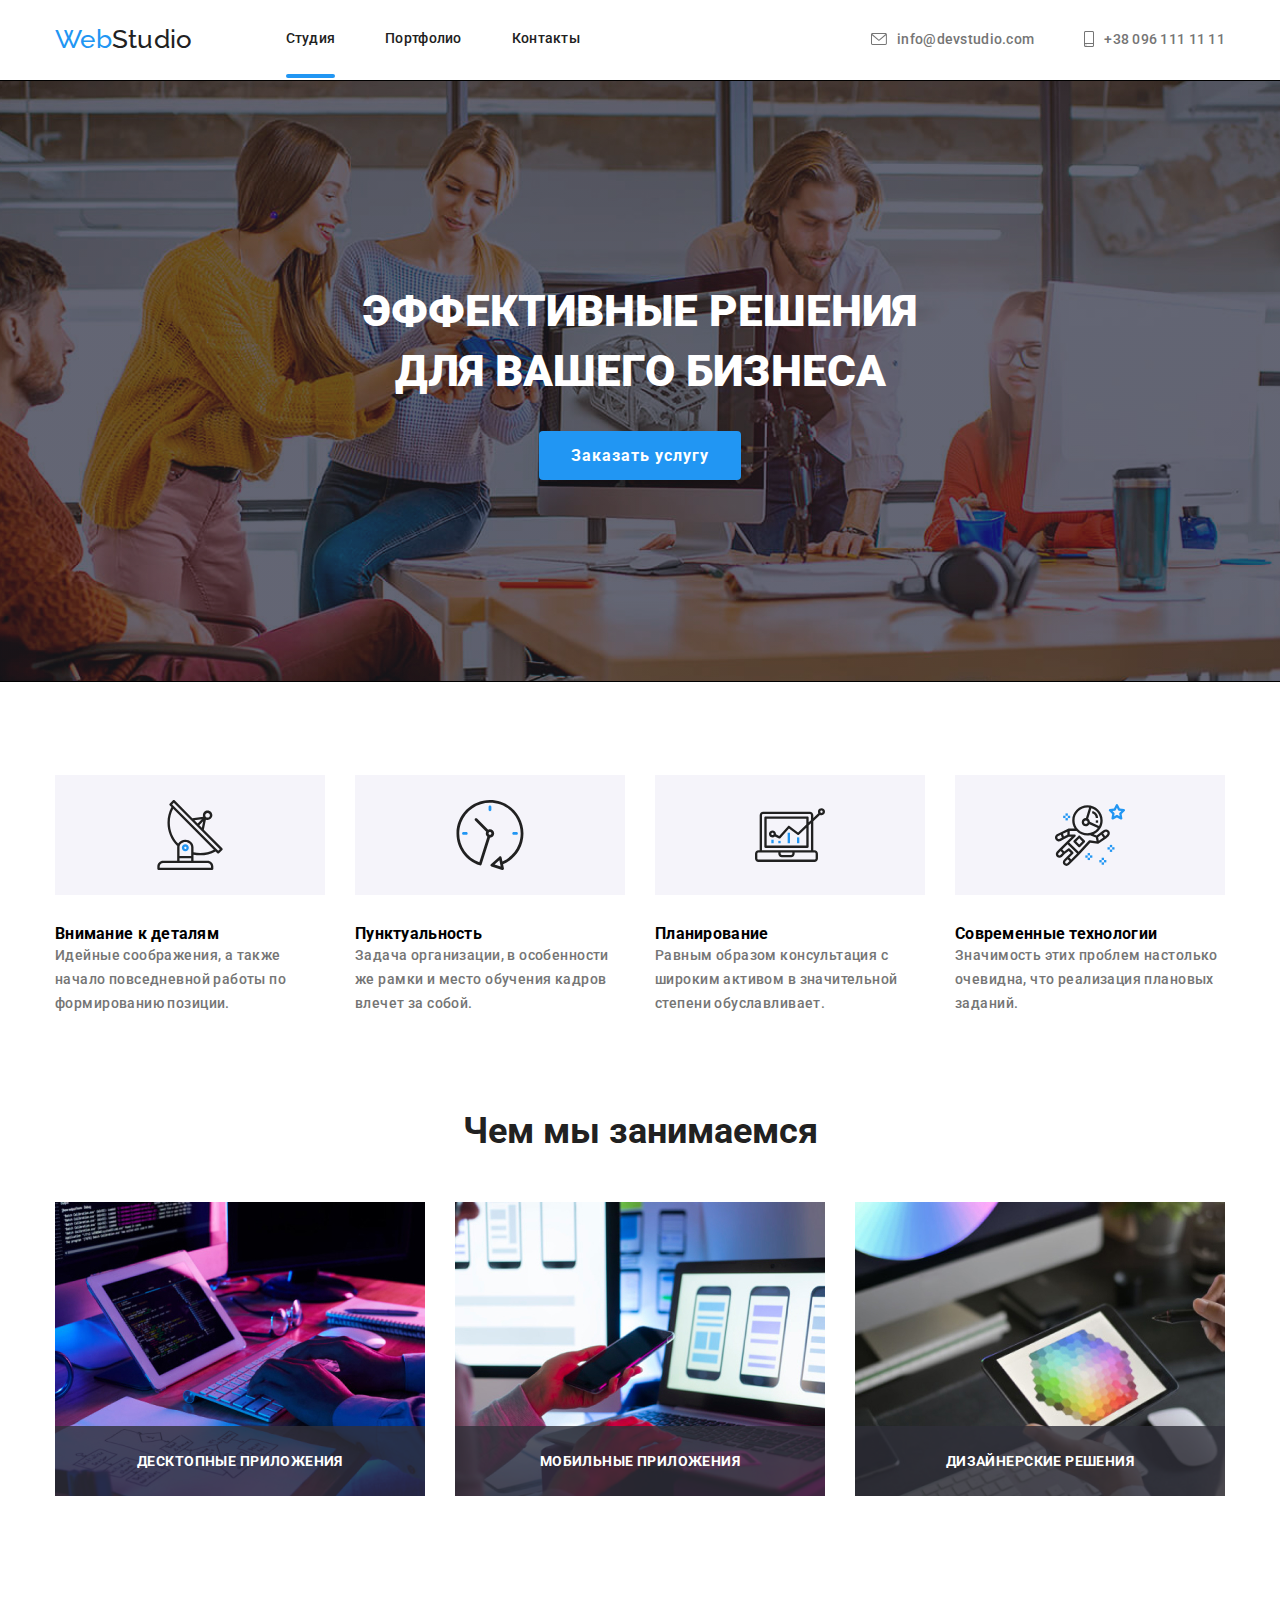
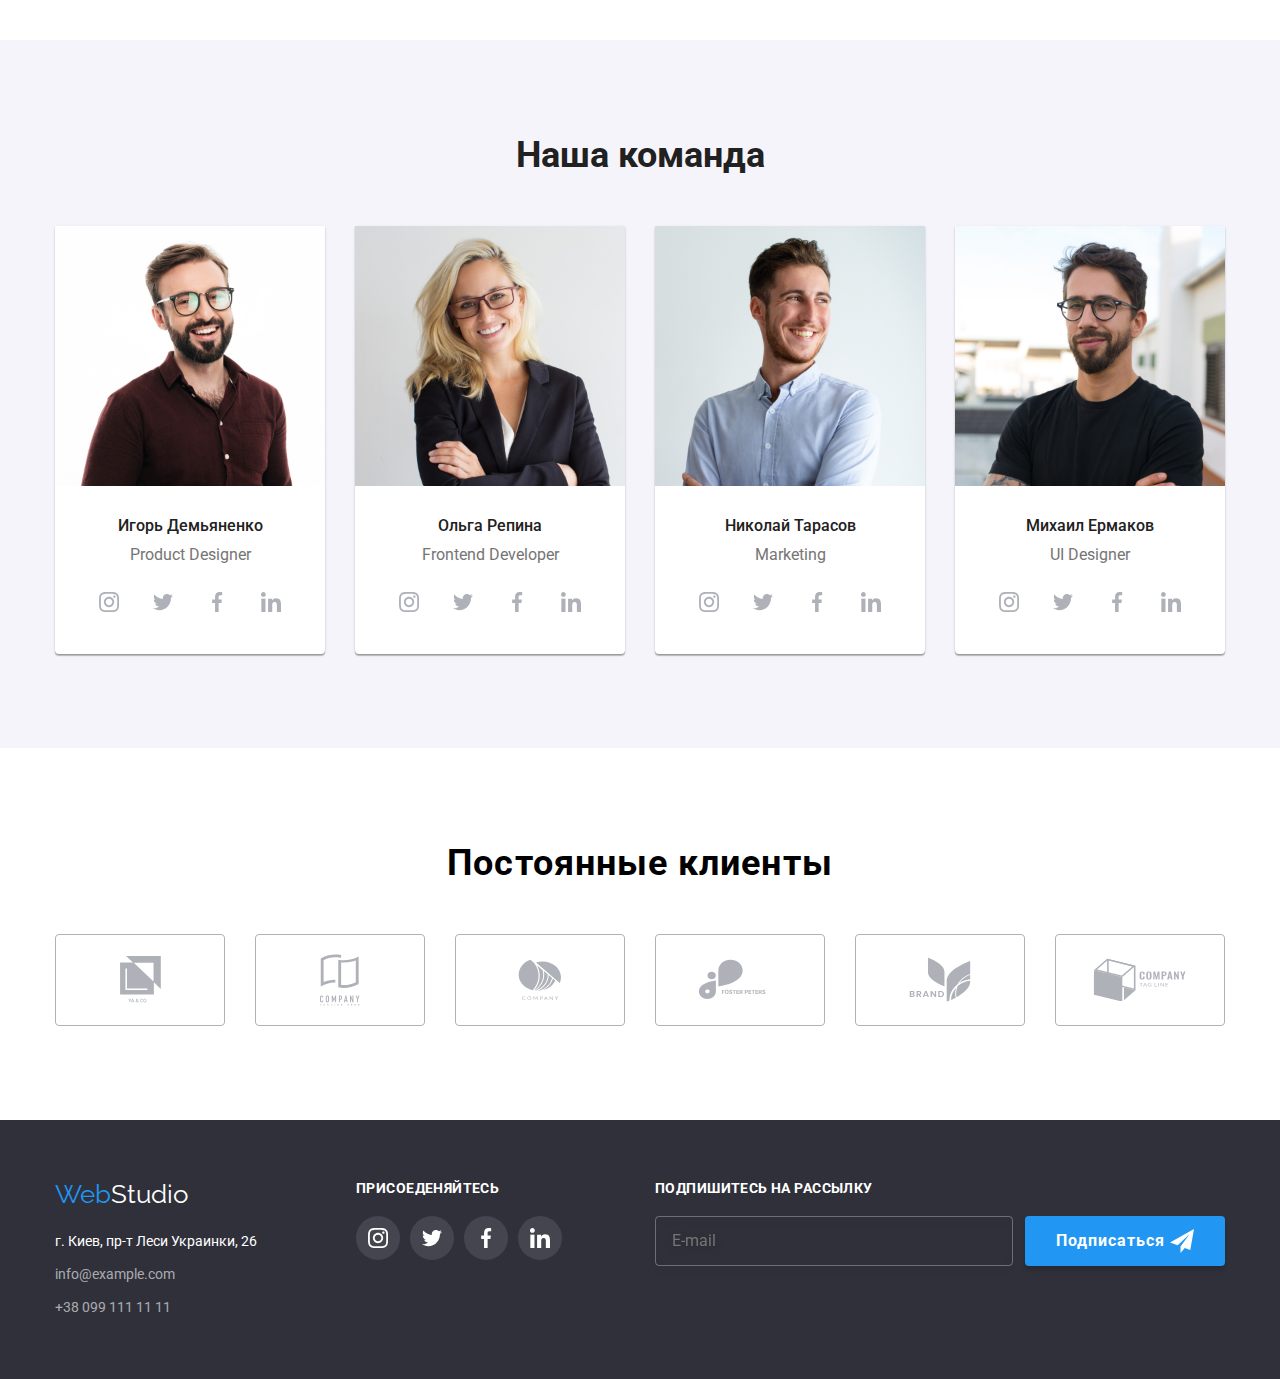
==== index.html @ dbbdf0b3 "adding changes by bem" ====
<!DOCTYPE html>
<html lang="en">
  <head>
    <meta charset="UTF-8" />
    <meta http-equiv="X-UA-Compatible" content="IE=edge" />
    <meta name="viewport" content="width=device-width, initial-scale=1.0" />
    <title>Студия</title>
    <link rel="preconnect" href="https://fonts.gstatic.com" />
    <link href="https://fonts.googleapis.com/css2?family=Raleway:wght@700&family=Roboto:wght@400;500;700;900&display=swap" rel="stylesheet" />
    <link rel="stylesheet" href="https://cdnjs.cloudflare.com/ajax/libs/modern-normalize/1.0.0/modern-normalize.min.css" />
    <link rel="stylesheet" href="./css/style.css" />
  </head>

  <!--Шапка меню-->
  <body class="body">
    <header class="header">
      <div class="container main-nav">
        <nav class="header__list-header">
          <a class="logo-header header__logo-header" href="./index.html"><span class="header__web-header">Web</span>Studio</a>
          <ul class="list-header-menu">
            <li><a class="list-header-menu__active" href="#">Студия</a></li>
            <li><a href="./portfolio.html">Портфолио</a></li>
            <li><a href="#address">Контакты</a></li>
          </ul>
        </nav>

         <ul class="header-contacts">
          <li class="header-contacts__header-mail">
            <svg width="16" height="12">
              <use class="header-contacts__header-icons-mail" href="./image/icon/sprite.svg#icon-envelope"></use>
            </svg>
            <a class="contacts link" href="mailto:info@devstudio.com">info@devstudio.com</a>
          </li>
          <li class="header-contacts__header-tel">
            <svg width="10" height="16">
              <use class="header-contacts__header-icons-tel" href="./image/icon/sprite.svg#icon-smartphone"></use>
            </svg>
            <a class="contacts link" href="tel:+380961111111">+38 096 111 11 11</a>
          </li>
        </ul>
      </div>
    </header>
      <!--Герой-->

      <section class="hero">
        <div class="container hero__title">
          <h1 class="hero__title-hero">Эффективные решения <br />для вашего бизнеса</h1>
          <button class="button" type="button" data-modal-open>Заказать услугу</button>
        </div>

   
      </section>

      <!--4 пункта иконки-->
      <section class="features">
        <div class="container">
          <ul class="features__advantages">
            <li>
              <a class="features__advantages-link">
                <svg width="70" height="70">
                  <use class="features__advantages-icon" href="./image/icon/sprite.svg#icon-antenna"></use>
                </svg>
              </a>
            </li>
            <li>
              <a class="features__advantages-link">
                <svg width="70" height="70">
                  <use class="features__advantages-icon" href="./image/icon/sprite.svg#icon-clock"></use>
                </svg>
              </a>
            </li>
            <li>
              <a class="features__advantages-link">
                <svg width="70" height="70">
                  <use class="features__advantages-icon" href="./image/icon/sprite.svg#icon-diagram"></use>
                </svg>
              </a>
            </li>
            <li>
              <a class="features__advantages-link">
                <svg width="70" height="70">
                  <use class="features__advantages-icon" href="./image/icon/sprite.svg#icon-astronaut"></use>
                </svg>
              </a>
            </li>
          </ul>

          <ul class="features__list">
            <li class="features__list-title">
              <div class="features__list-content">
                <h3 class="features__subtitle">Внимание к деталям</h3>
                <p class="features__description">Идейные соображения, а также начало повседневной работы по формированию позиции.</p>
              </div>
            </li>
            <li class="features__list-title">
              <div class="features__list-content">
                <h3 class="features__subtitle">Пунктуальность</h3>
                <p class="features__description">Задача организации, в особенности же рамки и место обучения кадров влечет за собой.</p>
              </div>
            </li>
            <li class="features__list-title">
              <div class="features__list-content">
                <h3 class="features__subtitle">Планирование</h3>
                <p class="features__description">Равным образом консультация с широким активом в значительной степени обуславливает.</p>
              </div>
            </li>
            <li class="features__list-title">
              <div class="features__list-content">
                <h3 class="features__subtitle">Современные технологии</h3>
                <p class="features__description">Значимость этих проблем настолько очевидна, что реализация плановых заданий.</p>
              </div>
            </li>
          </ul>
         

          <!--Занятие студия-->

          <h2 class="work">Чем мы занимаемся</h2>
          <ul class="features__work-list">
            <li class="features__work-image">
              <img class="features__work-picture" src="image/box1.jpg" alt="картинка планшет и клавиатура" />
              <div class="features__fon-pictures">
                <p class="features__text-on-picture">Десктопные приложения</p>
              </div>
            </li>
            <li class="features__work-image">
              <img class="features__work-picture" src="image/box2.jpg" alt="картинка телефон и ноутбук" />
              <div class="features__fon-pictures">
                <p class="features__text-on-picture">Мобильные приложения</p>
              </div>
            </li>
            <li class="features__work-image">
              <img class="features__work-picture" src="image/box3.jpg" alt="картинка планшет" />
              <div class="features__fon-pictures">
                <p class="features__text-on-picture">Дизайнерские решения</p>
              </div>
            </li>
          </ul>
        </div>
      </section>

      <!--Команда-->
      <section class=" team">
        <div class="container">
          <h2 class="title-team">Наша команда</h2>
          <ul class="team__team-list">
            <li class="team__command">
              <img src="image/photo1.jpg" width="270" alt="Игорь Демяненко" />
              <div class="team__our-list">
                <h3 class="team__name">Игорь Демьяненко</h3>
                <p class="team__profession">Product Designer</p>
                <ul class="social-list">
                  <li>
                    <a class="social-list__link">
                      <svg width="20" height="20">
                        <use class="social-list__icon-team" href="./image/icon/sprite.svg#icon-instagram"></use>
                      </svg>
                    </a>
                  </li>
                  <li>
                    <a class="social-list__link">
                      <svg width="20" height="20">
                        <use class="social-list__icon-team" href="./image/icon/sprite.svg#icon-twitter"></use>
                      </svg>
                    </a>
                  </li>
                  <li>
                    <a class="social-list__link">
                      <svg width="20" height="20">
                        <use class="social-list__icon-team" href="./image/icon/sprite.svg#icon-facebook"></use>
                      </svg>
                    </a>
                  </li>
                  <li>
                    <a class="social-list__link">
                      <svg width="20" height="20">
                        <use class="social-list__icon-team" href="./image/icon/sprite.svg#icon-linkedin"></use>
                      </svg>
                    </a>
                  </li>
                </ul>
              </div>
            </li>
            <li class="team__command">
              <img src="image/photo2.jpg" width="270" alt="Ольга Репина" />
              <div class="team__our-list">
                <h3 class="team__name">Ольга Репина</h3>
                <p class="team__profession">Frontend Developer</p>
                <ul class="social-list">
                  <li>
                    <a class="social-list__link">
                      <svg width="20" height="20">
                        <use class="social-list__icon-team" href="./image/icon/sprite.svg#icon-instagram"></use>
                      </svg>
                    </a>
                  </li>
                  <li>
                    <a class="social-list__link">
                      <svg width="20" height="20">
                        <use class="social-list__icon-team" href="./image/icon/sprite.svg#icon-twitter"></use>
                      </svg>
                    </a>
                  </li>
                  <li>
                    <a class="social-list__link">
                      <svg width="20" height="20">
                        <use class="social-list__icon-team" href="./image/icon/sprite.svg#icon-facebook"></use>
                      </svg>
                    </a>
                  </li>
                  <li>
                    <a class="social-list__link">
                      <svg width="20" height="20">
                        <use class="social-list__icon-team" href="./image/icon/sprite.svg#icon-linkedin"></use>
                      </svg>
                    </a>
                  </li>
                </ul>
              </div>
            </li>
            <li class="team__command">
              <img src="image/photo3.jpg" width="270" alt="Николай Тарасов" />
              <div class="team__our-list">
                <h3 class="team__name">Николай Тарасов</h3>
                <p class="team__profession">Marketing</p>
                <ul class="social-list">
                  <li>
                    <a class="social-list__link">
                      <svg width="20" height="20">
                        <use class="social-list__icon-team" href="./image/icon/sprite.svg#icon-instagram"></use>
                      </svg>
                    </a>
                  </li>
                  <li>
                    <a class="social-list__link">
                      <svg width="20" height="20">
                        <use class="social-list__icon-team" href="./image/icon/sprite.svg#icon-twitter"></use>
                      </svg>
                    </a>
                  </li>
                  <li>
                    <a class="social-list__link">
                      <svg width="20" height="20">
                        <use class="social-list__icon-team" href="./image/icon/sprite.svg#icon-facebook"></use>
                      </svg>
                    </a>
                  </li>
                  <li>
                    <a class="social-list__link">
                      <svg width="20" height="20">
                        <use class="social-list__icon-team" href="./image/icon/sprite.svg#icon-linkedin"></use>
                      </svg>
                    </a>
                  </li>
                </ul>
              </div>
            </li>
            <li class="team__command">
              <img src="image/photo4.jpg" width="270" alt="Михаил Ермаков" />
              <div class="team__our-list">
                <h3 class="team__name">Михаил Ермаков</h3>
                <p class="team__profession">UI Designer</p>
                <ul class="social-list">
                  <li>
                    <a class="social-list__link">
                      <svg width="20" height="20">
                        <use class="social-list__icon-team" href="./image/icon/sprite.svg#icon-instagram"></use>
                      </svg>
                    </a>
                  </li>
                  <li>
                    <a class="social-list__link">
                      <svg width="20" height="20">
                        <use class="social-list__icon-team" href="./image/icon/sprite.svg#icon-twitter"></use>
                      </svg>
                    </a>
                  </li>
                  <li>
                    <a class="social-list__link">
                      <svg width="20" height="20">
                        <use class="social-list__icon-team" href="./image/icon/sprite.svg#icon-facebook"></use>
                      </svg>
                    </a>
                  </li>
                  <li>
                    <a class="social-list__link">
                      <svg width="20" height="20">
                        <use class="social-list__icon-team" href="./image/icon/sprite.svg#icon-linkedin"></use>
                      </svg>
                    </a>
                  </li>
                </ul>
              </div>
            </li>
          </ul>
        </div>
      </section>

       <!--Постоянные клиенты-->
      <section class=" clients">
        <div class="container constant">
          <p class="clients__title">Постоянные клиенты</p>
          <ul class="clients__list">
            <li class="clients__list">
              <a class="clients__link">
                <svg width="41" height="46.7">
                  <use class="clients__icon" href="./image/icon/sprite.svg#icon-group"></use>
                </svg>
              </a>
            </li>
            <li>
              <a class="clients__link">
                <svg width="40" height="52">
                  <use class="clients__icon" href="./image/icon/sprite.svg#icon-group1"></use>
                </svg>
              </a>
            </li>
            <li>
              <a class="clients__link">
                <svg width="43.46" height="41.18">
                  <use class="clients__icon" href="./image/icon/sprite.svg#icon-group4"></use>
                </svg>
              </a>
            </li>
            <li>
              <a class="clients__link">
                <svg width="84.4" height="40.62">
                  <use class="clients__icon" href="./image/icon/sprite.svg#icon-group6"></use>
                </svg>
              </a>
            </li>
            <li>
              <a class="clients__link">
                <svg width="62.54" height="45.43">
                  <use class="clients__icon" href="./image/icon/sprite.svg#icon-group3"></use>
                </svg>
              </a>
            </li>

            <li>
              <a class="clients__link">
                <svg width="93.79" height="43.93">
                  <use class="clients__icon" href="./image/icon/sprite.svg#icon-group5"></use>
                </svg>
              </a>
            </li>
          </ul>
        </div>
      </section>
    </main>

    <!--Футер-->
    <footer class="footer">
      <div class="container footer__link">
        <div class="footer__list">
          <a class="logo" href="./"> <span class="web">Web</span>Studio</a>
          <address class="address">
            <ul class="address__list">
              <li><p class="address__paragraph">г. Киев, пр-т Леси Украинки, 26</p></li>
              <li><a class="address__contact-footer" href="mailto:info@example.com">info@example.com</a></li>
              <li><a class="address__contact-footer" href="tel:+380991111111">+38 099 111 11 11</a></li>
            </ul>
          </address>
        </div>

        <div class="footer__join">
          <p class="footer__join-text">Присоеденяйтесь</p>
          <ul class="social-list">
            <li class="social-list__item">
              <a class="social-list__link social-list__link--style">
                <svg width="20" height="20">
                  <use class="social-list__icon social-list__icon--style" href="./image/icon/sprite.svg#icon-instagram"></use>
                </svg>
              </a>
            </li>
            <li class="social-list__item">
              <a class="social-list__link social-list__link--style">
                <svg width="20" height="20">
                  <use class="social-list__icon social-list__icon--style" href="./image/icon/sprite.svg#icon-twitter"></use>
                </svg>
              </a>
            </li>
            <li class="social-list__item">
              <a class="social-list__link social-list__link--style">
                <svg width="20" height="20">
                  <use class="social-list__icon social-list__icon--style" href="./image/icon/sprite.svg#icon-facebook"></use>
                </svg>
              </a>
            </li>
            <li class="social-list__item">
              <a class="social-list__link social-list__link--style">
                <svg width="20" height="20">
                  <use class="social-list__icon social-list__icon--style" href="./image/icon/sprite.svg#icon-linkedin"></use>
                </svg>
              </a>
            </li>
          </ul>
        </div>

        <!--Форма футер-->

        <form class="subscribe">
          <p class="subscribe__footer-title">Подпишитесь на рассылку</p>
          <div class="subscribe__footer-row">
            <input class="subscribe__footer-mail" type="text" name="mail" id="name" placeholder="E-mail" />

            <button class="subscribe__footer-submit" type="submit">
              Подписаться
              <svg class="subscribe__form-send" width="24" height="24">
                <use href="./image/icon/icons-modal.svg#icon-icon-send"></use>
              </svg>
            </button>
          </div>
        </form>
      </div>
    </footer>

      <!--Модальное окно,форма-->
        <div class="backdrop is-hidden" data-modal>
          <div class="modal">
            <button data-modal-close class="modal__vector-icon" type="button">
              <svg width="11" height="11">
                <use class="modal__vector-icons" href="./image/icon/sprite.svg#icon-vector"></use>
              </svg>
            </button>

            <form class="form" autocomplete="off">
              <p class="form__text">Оставьте свои данные, мы вам перезвоним</p>
              <div class="form__field">
                <label for="name"> Имя</label>
                <input class="form__input" type="text" name="name" id="name" />
                <svg class="form__icon-field" width="12" height="12">
                  <use href="./image/icon/icons-modal.svg#icon-Vector-people"></use>
                </svg>
              </div>

              <div class="form__field">
                <label for="tel">Телефон</label>
                <input class="form__input" type="tel" name="tel" id="tel" />
                <svg class="form__icon-field" width="12" height="12">
                  <use href="./image/icon/icons-modal.svg#icon-Vector-tel"></use>
                </svg>
              </div>

              <div class="form__field">
                <label for="mail">Почта</label>
                <input class="form__input" type="email" name="mail" id="mail" />
                <svg class="form__icon-field" width="12" height="12">
                  <use href="./image/icon/icons-modal.svg#icon-Vector-mail"></use>
                </svg>
              </div>

              <div class="form__field">
                <label for="comment">Комментарий</label>
                <textarea class="form__comment" name="comment" id="comment" rows="10" placeholder="Введите текст"></textarea>
              </div>

              <div class="form__form-checkbox">
                <label class="form__label" for="topic">
                  <input class="form__checkbox" type="checkbox" name="topic" id="topic" />
                  <span class="form__checkbox-icon">
                    <svg class="" width="14" height="12">
                      <use href="./image/icon/icons-modal.svg#icon-Vector-ok"></use>
                    </svg>
                  </span>
                  Соглашаюсь с рассылкой и принимаю
                  <a class="form__checkbox-link" href="">Условия договора</a>
                </label>
              </div>

              <button class="form__submit" type="submit">Отправить</button>
            </form>
          </div>
        </div>
    <script src="./js/modal.js"></script>
  </body>
</html>
---- css/style.css ----
/*сброс стилей*/

ul {
  list-style: none;
  margin: 0;
  padding: 0;
}
p,
h1,
h2,
h3,
h4 {
  margin: 0;
}

:root {
  --pretty-color: #2196f3;
  --while-color: #ffffff;
  --black-color: #212121;
  --grey-color: #757575;
  --dark-gray-color: #2f303a;
  --button-color: #f5f4fa;
  --footer-contacts-color: rgba(255, 255, 255, 0.6);
  --our-team-color: #f5f4fa;
  --icon-color: #afb1b8;
  --icon-footer-color: rgba(255, 255, 255, 0.1);
  --card-color: rgba(33, 150, 243, 0.9);
}

/*Шапка меню*/
section {
  padding-bottom: 94px;
  padding-top: 94px;
}
.body {
  font-family: 'Roboto', sans-serif;
  background: var(--while-color);
}
.container {
  width: 1200px;
  padding: 0px 15px;
  margin: auto;
}

.main-nav {
  display: flex;
  justify-content: space-between;
  align-items: center;
}
.header__logo-header {
  display: block;
  font-family: Raleway, sans-serif;
  font-size: 26px;
  line-height: 1.19;
  text-decoration: none;
  color: var(--black-color);
}
.header-contacts__header-mail,
.header-contacts__header-tel {
  align-items: center;
}
.header-contacts__header-mail,
.header-contacts__header-tel {
  cursor: pointer;
  display: flex;
  justify-content: space-between;
  align-items: center;
  fill: var(--grey-color);
}
.contacts {
  margin-left: 10px;
}
.header-contacts__header-icons:hover {
  transition-duration: 250ms;
  transition-timing-function: cubic-bezier(0.4, 0, 0.2, 1);
  color: #2196f3;
}

.header-contacts__header-mail:hover a,
.header-contacts__header-mail:hover .header-contacts__header-icons-mail,
.header-contacts__header-tel:hover a,
.header-contacts__header-tel:hover .header-contacts__header-icons-tel {
  transition-duration: 250ms;
  transition-timing-function: cubic-bezier(0.4, 0, 0.2, 1);
  color: #2196f3;
  fill: #2196f3;
}
.list-header-menu__active {
  position: relative;
  display: block;
}
.list-header-menu__active::after {
  position: absolute;
  content: '';
  top: 43px;
  display: block;
  border-radius: 2px;
  width: 100%;
  height: 4px;
  background: var(--pretty-color);
}
.list-header-menu__active:hover::after {
  background: var(--pretty-color);
  transition-duration: 250ms;
  transition-timing-function: cubic-bezier(0.4, 0, 0.2, 1);
}
.list-header-menu__active:hover.header__logo-header,
.header__web-header {
  color: var(--pretty-color);
}
.header .list-header-menu__active:visited {
  color: var(--pretty-color);
}
.header .header__logo-header:hover {
  color: var(--black-color);
}

.header__list-header {
  display: flex;
  align-items: center;
}
.list-header-menu {
  display: flex;
  margin-left: 93px;
}
.list-header-menu > li:not(:last-child) {
  margin-right: 50px;
}
.header-contacts {
  display: flex;
}
.header-contacts > li:not(:last-child) {
  margin-right: 50px;
}

.header-contacts > li {
  font-size: 14px;
  line-height: 1.14;
  font-weight: 500;
  letter-spacing: 0.02em;
}
.header {
  font-weight: 500;
  font-size: 14px;
  color: var(--black-color);
  display: flex;
  font-size: 14px;
  line-height: 1.14;
  font-weight: 500;
  letter-spacing: 0.02em;
  border-bottom: 1px solid #ececec;
  padding: 24px 0px 25px;
}

.header__list-header a,
.header__header-contacts a {
  color: #212121;
  text-decoration: none;
}
.list-header a:hover {
  color: var(--pretty-color);
  transition-duration: 250ms;
  transition-timing-function: cubic-bezier(0.4, 0, 0.2, 1);
}

a.contacts {
  text-decoration: none;
  font-size: 14px;
  line-height: 24px;
  color: var(--grey-color);
}

/*Герой студия*/

.visually-hidden:not(:focus):not(:active) {
  width: 1px;
  height: 1px;
  margin: -1px;
  border: 0;
  padding: 0;
  white-space: nowrap;
  clip-path: inset(100%);
  clip: rect(0 0 0 0);
  overflow: hidden;
}

/*герой*/
.hero {
  max-width: 1600px;
  height: 600px;
  margin-left: auto;
  margin-right: auto;
  outline: 1px solid #000000;
  background-image: linear-gradient(rgba(47, 48, 58, 0.4), rgba(47, 48, 58, 0.4)), url(../image/Imgfon.jpg);
  background-size: cover;
  background-position: center;
  background-repeat: no-repeat;
}

.hero {
  padding-top: 200px;
  padding-bottom: 200px;
  text-align: center;
}

.hero__title-hero {
  font-style: normal;
  font-weight: 900;
  text-transform: uppercase;

  font-size: 44px;
  line-height: 1.364em;
  text-align: center;
  color: var(--while-color);
  margin-bottom: 30px;
}
.button {
  cursor: pointer;
  font-weight: bold;
  font-style: normal;
  padding: 9.63px 32px;
  font-size: 16px;
  line-height: 30px;
  letter-spacing: 0.06em;
  background: var(--pretty-color);
  color: var(--while-color);
  box-shadow: 0px 4px 4px rgba(0, 0, 0, 0.15);
  border-radius: 4px;
  border: none;
}
.backdrop.is-hidden {
  visibility: hidden;
  opacity: 0;
  pointer-events: none;
}
.backdrop {
  position: fixed;
  z-index: 1;
  right: 0;
  bottom: 0;
  left: 0px;
  top: 0px;
  background-color: rgba(0, 0, 0, 0.2);
}

/*4 пункта иконки*/
.features__advantages {
  display: flex;
  flex-direction: row;
  justify-content: space-between;
}
.features__advantages-link {
  cursor: pointer;
  display: flex;
  justify-content: center;
  align-items: center;
  flex-direction: row;
  width: 270px;
  height: 120px;
  margin-bottom: 30px;
  background: var(--button-color);
}
.features__list {
  display: flex;
  flex-wrap: wrap;
  margin-bottom: 94px;
}

.features__list-title {
  flex-basis: calc((100% - 90px) / 4);
  margin-right: 30px;
}
.features__list-title:last-child {
  margin: 0;
}
.features__list > li {
  display: inline-block;
  font-size: 14px;
  line-height: 1.14;
  font-weight: 500;
  letter-spacing: 0.02em;
}

.features__work-list {
  font-size: 36px;
  line-height: 42px;
  color: var(--black-color);
  text-align: center;
}
.features__advantages-icon {
  position: relative;
  display: flex;
  flex-wrap: wrap;
}
.title-features {
  font-size: 14px;
  line-height: 16px;
  color: var(--black-color);
  text-transform: uppercase;
  margin-bottom: 10px;
}
.features__description {
  font-style: normal;
  font-size: 14px;
  line-height: 1.714;
  color: var(--grey-color);
  letter-spacing: 0.03em;
}

/*Занятие студия*/
.work {
  font-size: 36px;
  line-height: 42px;
  color: var(--black-color);
  text-align: center;
  margin-bottom: 50px;
}
.features__work-list {
  display: flex;
  flex-wrap: wrap;
}
.features__work-image {
  position: relative;
  flex-basis: calc((100% - 60px) / 3);
  margin-right: 30px;
  margin-bottom: 50px;
}
.features__work-image:last-child {
  margin-right: 0;
}

.features__text-on-picture {
  font-size: 14px;
  font-weight: bold;
  text-align: center;
  letter-spacing: 0.03em;
  text-transform: uppercase;

  color: #ffffff;
}
.features__fon-pictures {
  position: absolute;
  display: flex;
  justify-content: center;
  align-items: center;
  left: 0;
  bottom: 0;
  width: 100%;
  height: 70px;
  background: rgba(47, 48, 58, 0.8);
}
/*Команда*/
.team {
  background: var(--our-team-color);
}

.team__team-list {
  display: flex;
  flex-wrap: wrap;
}
.team__command {
  flex-basis: calc((100% - 90px) / 4);
  margin-right: 30px;
  background: var(--while-color);
  border-radius: 0px 0px 4px 4px;
  box-shadow: 0px 1px 3px rgba(0, 0, 0, 0.12), 0px 1px 1px rgba(0, 0, 0, 0.14), 0px 2px 1px rgba(0, 0, 0, 0.2);
}
.team__command:last-child {
  margin-right: 0;
}
.team__our-list {
  text-align: center;
  padding: 30px 32px;
}
.title-team {
  font-size: 36px;
  line-height: 42px;
  color: var(--black-color);
  text-align: center;
  margin-bottom: 50px;
}
.team__name {
  font-weight: 500;
  font-size: 16px;
  line-height: 19px;
  color: var(--black-color);
  margin-bottom: 10px;
}

.team__profession {
  font-size: 16px;
  line-height: 19px;
  color: var(--grey-color);
  margin-bottom: 10px;
}
.social-list {
  display: flex;
  justify-content: space-between;
  margin-bottom: 0;
  margin-top: 16px;
}
.social-list__link {
  width: 44px;
  height: 44px;
  display: flex;
  justify-content: center;
  align-items: center;
  border-radius: 50%;
}
.social-list__link:hover {
  transition-duration: 250ms;
  transition-timing-function: cubic-bezier(0.4, 0, 0.2, 1);
  cursor: pointer;
  background: var(--pretty-color);
}
.social-list__link:hover use {
  fill: var(--while-color);
}

.social-list__icon-team {
  width: 20px;
  height: 20px;
  fill: var(--icon-color);
}

/*Кнопки портфолио*/
.portfolio__button-portfolio {
  display: flex;
  justify-content: center;
  margin-bottom: 50px;
}
.portfolio__button-portfolio > li {
  text-align: center;
  font-size: 16px;
  line-height: 1.625;
  top: 174px;
  left: 495px;
  padding-left: 8px;
}
.portfolio__all-button {
  cursor: pointer;
  background: var(--button-color);
  border-radius: 4px;
  padding: 10px 32px;
  font-weight: 500;
  color: var(--black-color);
  border: none;
}
.portfolio__button-portfolio .portfolio__all-button:hover,
.portfolio__button-portfolio .portfolio__all-button:focus {
  color: var(--while-color);
  background: var(--pretty-color);
  box-shadow: 0px 3px 1px rgba(0, 0, 0, 0.1), 0px 1px 2px rgba(0, 0, 0, 0.08), 0px 2px 2px rgba(0, 0, 0, 0.12);
  transition-duration: 250ms;
  transition-timing-function: cubic-bezier(0.4, 0, 0.2, 1);
}

/*Карточки*/
.portfolio__card-title {
  font-size: 18px;
  line-height: 2;
  color: var(--black-color);
  margin: 0;
}
.portfolio__card-description {
  font-size: 16px;
  line-height: 1.875;
  color: var(--grey-color);
  margin: 0;
}
.portfolio__card-list {
  display: flex;
  flex-wrap: wrap;
}
.portfolio__card-list .card:hover,
.portfolio__card-list .card:focus {
  box-shadow: 0px 1px 1px rgba(0, 0, 0, 0.12), 0px 4px 4px rgba(0, 0, 0, 0.06), 1px 4px 6px rgba(0, 0, 0, 0.16);
  transition-duration: 250ms;
  transition-timing-function: cubic-bezier(0.4, 0, 0.2, 1);
}
.portfolio__card {
  cursor: pointer;
  margin-right: 30px;
  margin-bottom: 30px;
  flex-basis: calc((100% - 60px) / 3);
}

.portfolio__card:nth-child(3n) {
  margin-right: 0;
}
.portfolio__card:nth-last-child(-n + 3) {
  margin-bottom: 0;
}
.portfolio__card-content {
  border: 1px solid #eeeeee;
  background: var(--while-color);
  padding: 20px 24px;
}
img {
  display: block;
  max-width: 100%;
  height: auto;
  width: 100%;
}
.portfolio__card-link {
  text-decoration: none;
}
.portfolio__card-images {
  position: relative;
  overflow: hidden;
}
.portfolio__card-overlay {
  position: absolute;
  display: flex;
  align-items: ce;
  overflow-y: scroll;
  transform: translatey(100%);
  width: 100%;
  height: 100%;
  padding: 24px;
  top: 0;
  transition-duration: 250ms;
  transition-timing-function: cubic-bezier(0.4, 0, 0.2, 1);
}

.portfolio__card-link:hover .portfolio__card-overlay {
  box-shadow: 0px 1px 1px rgba(0, 0, 0, 0.12), 0px 4px 4px rgba(0, 0, 0, 0.06), 1px 4px 6px rgba(0, 0, 0, 0.16);
  transform: translatey(0);
  background: var(--card-color);
  color: var(--while-color);
}

.portfolio__text-paragraph {
  font-size: 18px;
  line-height: 28px;
  letter-spacing: 0.03em;
}
/*Постоянные клиенты*/
.clients .clients__title {
  font-weight: bold;
  font-size: 36px;
  line-height: 42px;
  text-align: center;
  letter-spacing: 0.03em;
  margin-bottom: 50px;
}
.clients__list {
  display: flex;
  flex-direction: row;
  justify-content: space-between;
}

.clients__link {
  cursor: pointer;
  display: flex;
  justify-content: center;
  align-items: center;
  flex-direction: row;
  width: 170px;
  height: 92px;
  border: 1px solid #afb1b8;
  box-sizing: border-box;
  border-radius: 4px;
}
.clients__link:hover .clients__icon {
  transition-duration: 250ms;
  transition-timing-function: cubic-bezier(0.4, 0, 0.2, 1);
  fill: var(--pretty-color);
}
.clients__link:hover {
  transition-duration: 250ms;
  transition-timing-function: cubic-bezier(0.4, 0, 0.2, 1);
  border-color: var(--pretty-color);
}
.clients__icon {
  transition-duration: 250ms;
  transition-timing-function: cubic-bezier(0.4, 0, 0.2, 1);
  fill: var(--icon-color);
}
/*Футер*/
.footer {
  background: var(--dark-gray-color);
  border: none;
  padding-top: 60px;
  padding-bottom: 60px;
}

.address .logo:hover {
  color: var(--while-color);
}

.address .address__contact-footer:hover {
  transition-duration: 250ms;
  transition-timing-function: cubic-bezier(0.4, 0, 0.2, 1);
  color: #2196f3;
}
.footer__list {
  width: 231px;
}
.footer__link {
  display: flex;
  flex-direction: row;
}
.logo {
  display: block;
  font-family: Raleway;
  font-size: 26px;
  text-decoration: none;
  color: var(--while-color);
  width: 145px;

  margin-bottom: 20px;
}
.logo .web {
  color: var(--pretty-color);
}

.address__paragraph {
  font-style: normal;
  font-size: 14px;
  line-height: 24px;
  color: var(--while-color);
}
.address__contact-footer {
  font-style: normal;
  font-size: 14px;
  line-height: 24px;
  color: var(--footer-contacts-color);
  text-decoration: none;
}

.address__list > li:not(:last-child) {
  margin-bottom: 9px;
}
.footer__join {
  margin-left: 70px;
}
.social-list__icon {
  fill: var(--while-color);

  margin-left: 70px;
  width: 206px;
}

.footer__join-text {
  font-weight: bold;
  margin-bottom: 20px;
  font-size: 14px;
  letter-spacing: 0.03em;
  text-transform: uppercase;
  color: var(--while-color);
}
.social-list__link--style {
  fill: var(--while-color);
  background: var(--icon-footer-color);
  border-radius: 50%;
}
.social-list__item:not(:last-child) {
  margin-right: 10px;
}
.subscribe {
  margin-left: 93px;
}
.subscribe__footer-title {
  font-weight: bold;
  font-size: 14px;
  line-height: 16px;
  letter-spacing: 0.03em;
  text-transform: uppercase;
  color: var(--while-color);
}
.subscribe__footer-row {
  display: flex;
  flex-direction: row;
}

.subscribe__footer-mail {
  outline: none;
  width: 358px;
  height: 50px;
  margin-top: 20px;
  padding: 15px 16px;
  background: none;
  border: 1px solid rgba(255, 255, 255, 0.3);
  box-sizing: border-box;
  filter: drop-shadow(0px 4px 4px rgba(0, 0, 0, 0.15));
  border-radius: 4px;
}
.subscribe__footer-submit {
  cursor: pointer;
  font-weight: bold;
  font-style: normal;
  width: 200px;
  height: 50px;
  margin-top: 20px;
  margin-left: 12px;
  font-size: 16px;
  line-height: 30px;
  letter-spacing: 0.06em;
  background: var(--pretty-color);
  color: var(--while-color);
  box-shadow: 0px 4px 4px rgba(0, 0, 0, 0.15);
  border-radius: 4px;
  border: none;
}
.subscribe__form-send {
  vertical-align: middle;
}
/*Модальное окно,форма*/
.modal {
  position: absolute;
  top: 50%;
  left: 50%;
  transform: translate(-50%, -50%);
  opacity: 1;
  width: 528px;
  height: 581px;
  background: #ffffff;
  box-shadow: 0px 1px 3px rgba(0, 0, 0, 0.12), 0px 1px 1px rgba(0, 0, 0, 0.14), 0px 2px 1px rgba(0, 0, 0, 0.2);
  border-radius: 4px;
}

.modal__vector-icon {
  cursor: pointer;
  width: 30px;
  height: 30px;
  padding: 0;
  margin-top: 8px;
  margin-left: 490px;
  background: #ffffff;
  border: 1px solid rgba(0, 0, 0, 0.1);
  border-radius: 50%;
}
.modal__vector-icon:hover {
  fill: var(--pretty-color);
}
.modal__vector-icons {
  position: absolute;
  bottom: 14px;
  left: 14px;
}
.form {
  position: absolute;
  margin-left: auto;
  margin-right: auto;
  padding: 0px 40px;
}

.form__text {
  margin-bottom: 12px;
  font-weight: bold;
  font-size: 20px;
  line-height: 23px;
  text-align: center;
  letter-spacing: 0.03em;
}
.form__field {
  position: relative;
  display: flex;
  flex-direction: column;
  margin-bottom: 10px;
}

.form__field label {
  cursor: pointer;
  padding-bottom: 4px;
  color: var(--grey-color);
  font-size: 12px;
  line-height: 14px;
  letter-spacing: 0.01em;
}
.form__field input {
  cursor: pointer;
  height: 40px;
  border: 1px solid rgba(33, 33, 33, 0.2);
  box-sizing: border-box;
  border-radius: 4px;
  background: #ffffff;
}
.form__submit {
  position: absolute;
  left: 50%;
  transform: translateX(-50%);
  display: inline-block;
  margin-top: 30px;
  margin-left: 0;
  margin-right: auto;
  margin-bottom: 40px;
  cursor: pointer;
  font-weight: bold;
  font-style: normal;
  padding: 10px 55px;
  font-size: 16px;
  line-height: 30px;
  letter-spacing: 0.06em;
  background: var(--pretty-color);
  color: var(--while-color);
  box-shadow: 0px 4px 4px rgba(0, 0, 0, 0.15);
  border-radius: 4px;
  border: none;
}
textarea {
  resize: none;
  height: 120px;
  border: 1px solid rgba(33, 33, 33, 0.2);
  box-sizing: border-box;
  border-radius: 4px;
  background: #ffffff;
  font-size: 14px;
  line-height: 16px;
  letter-spacing: 0.01em;
}

.form__comment {
  cursor: pointer;
  outline: none;
  padding: 12px 16px;
  font-size: 12px;
  line-height: 14px;
  letter-spacing: 0.01em;
  transition-duration: 250ms;
  transition-timing-function: cubic-bezier(0.4, 0, 0.2, 1);
}
.form__comment:focus,
.form__input:focus {
  border-color: var(--pretty-color);
}
.form__input:focus + .form__icon-field use {
  fill: var(--pretty-color);
}
.form__icon-field {
  position: absolute;
  bottom: 14px;
  left: 14px;
}
.form__input {
  outline: none;
  padding: 12px 42px;
  transition-duration: 250ms;
  transition-timing-function: cubic-bezier(0.4, 0, 0.2, 1);
}

textarea::-webkit-input-placeholder {
  color: rgba(117, 117, 117, 0.5);
}
.form__form-checkbox {
  margin-top: 20px;
}
.form__checkbox-icon {
  display: flex;
  align-items: center;
  margin-right: 9px;
  width: 16px;
  height: 16px;
  background: var(--while-color);
  border: 2px solid var(--black-color);
  border-radius: 4px;
  transition-duration: 250ms;
  transition-timing-function: cubic-bezier(0.4, 0, 0.2, 1);
}
.form__checkbox:checked + .form__checkbox-icon {
  background-color: rgba(33, 149, 243, 0.952);
  border: 2px solid rgba(33, 150, 243, 0.9);
}
.form__label {
  display: flex;
  justify-content: center;
  align-items: center;
  font-size: 14px;
  line-height: 24px;
  letter-spacing: 0.03em;
  color: var(--grey-color);
  transition-duration: 250ms;
  transition-timing-function: cubic-bezier(0.4, 0, 0.2, 1);
}
.form__checkbox-link {
  margin-left: 5px;
  line-height: 1.71;
  color: var(--pretty-color);
}

.form__checkbox {
  -webkit-appearance: none;
  -moz-appearance: none;
  appearance: none;
  position: relative;
}
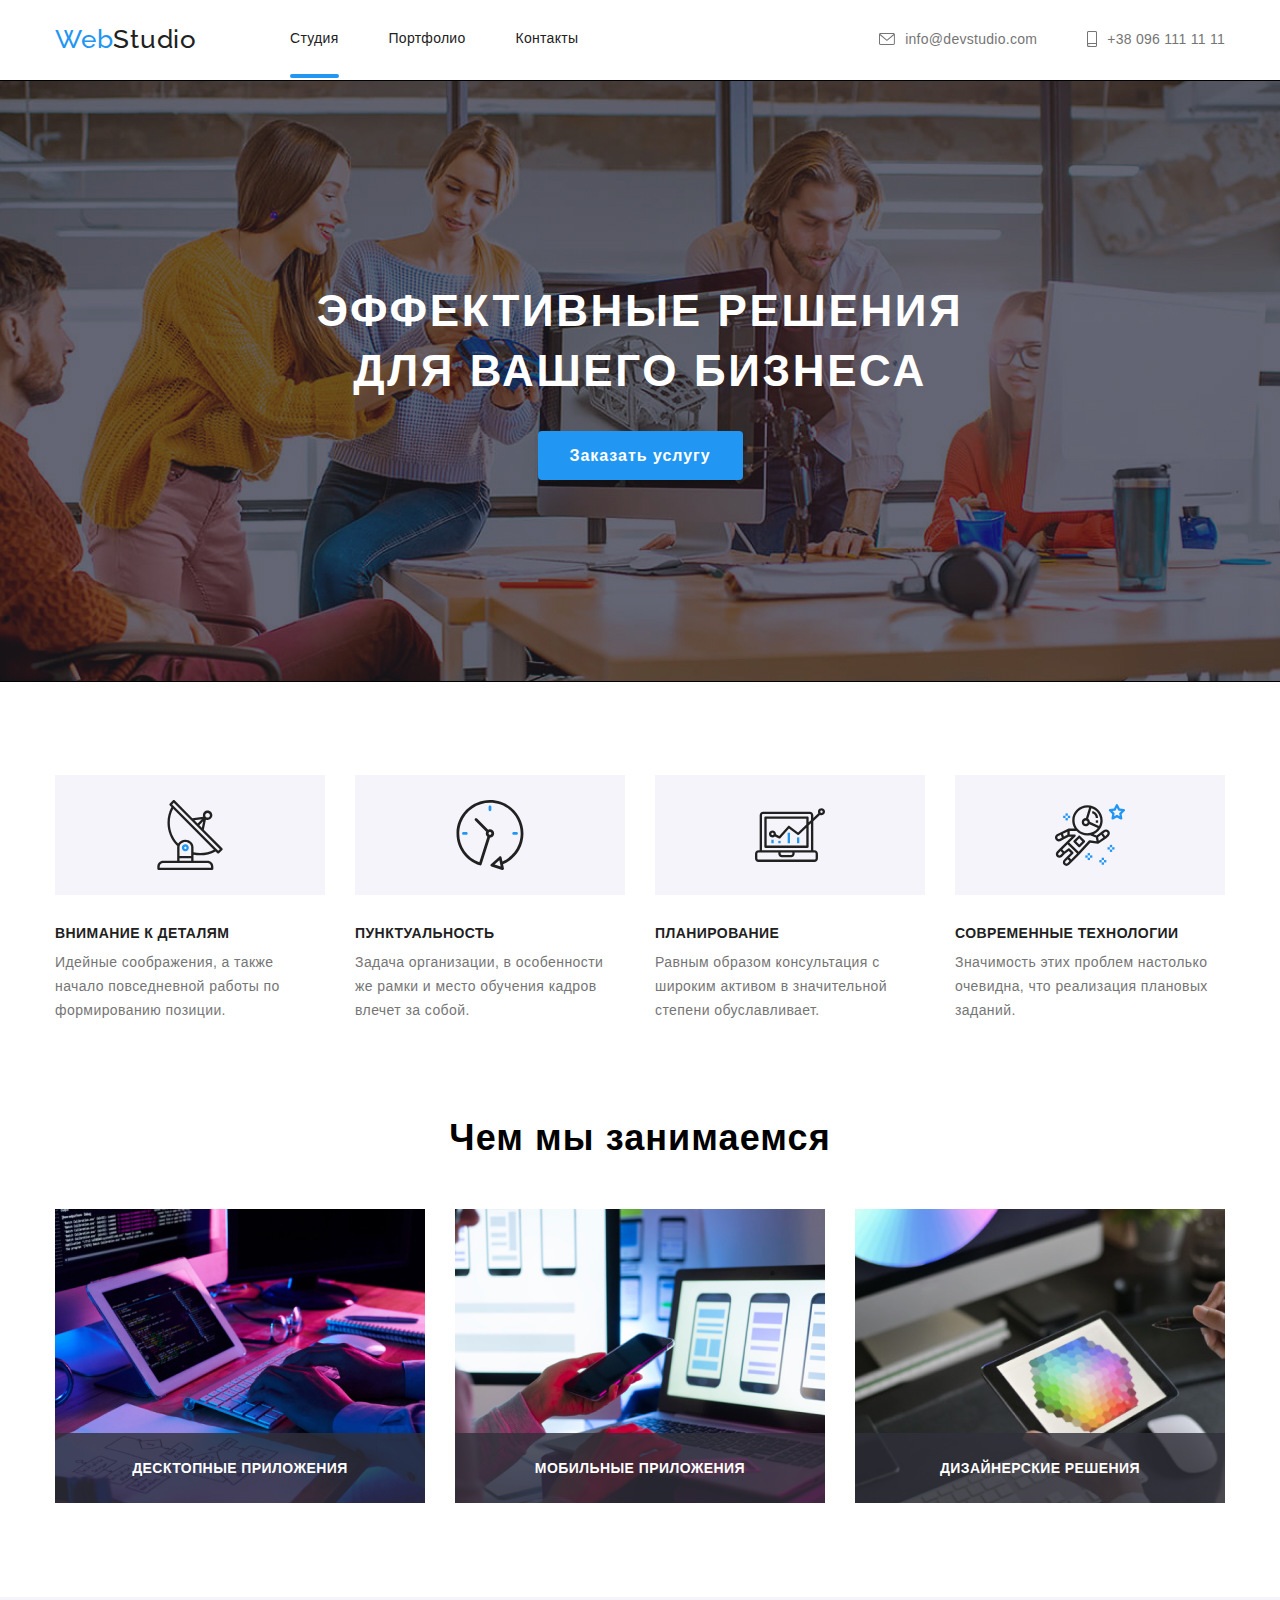
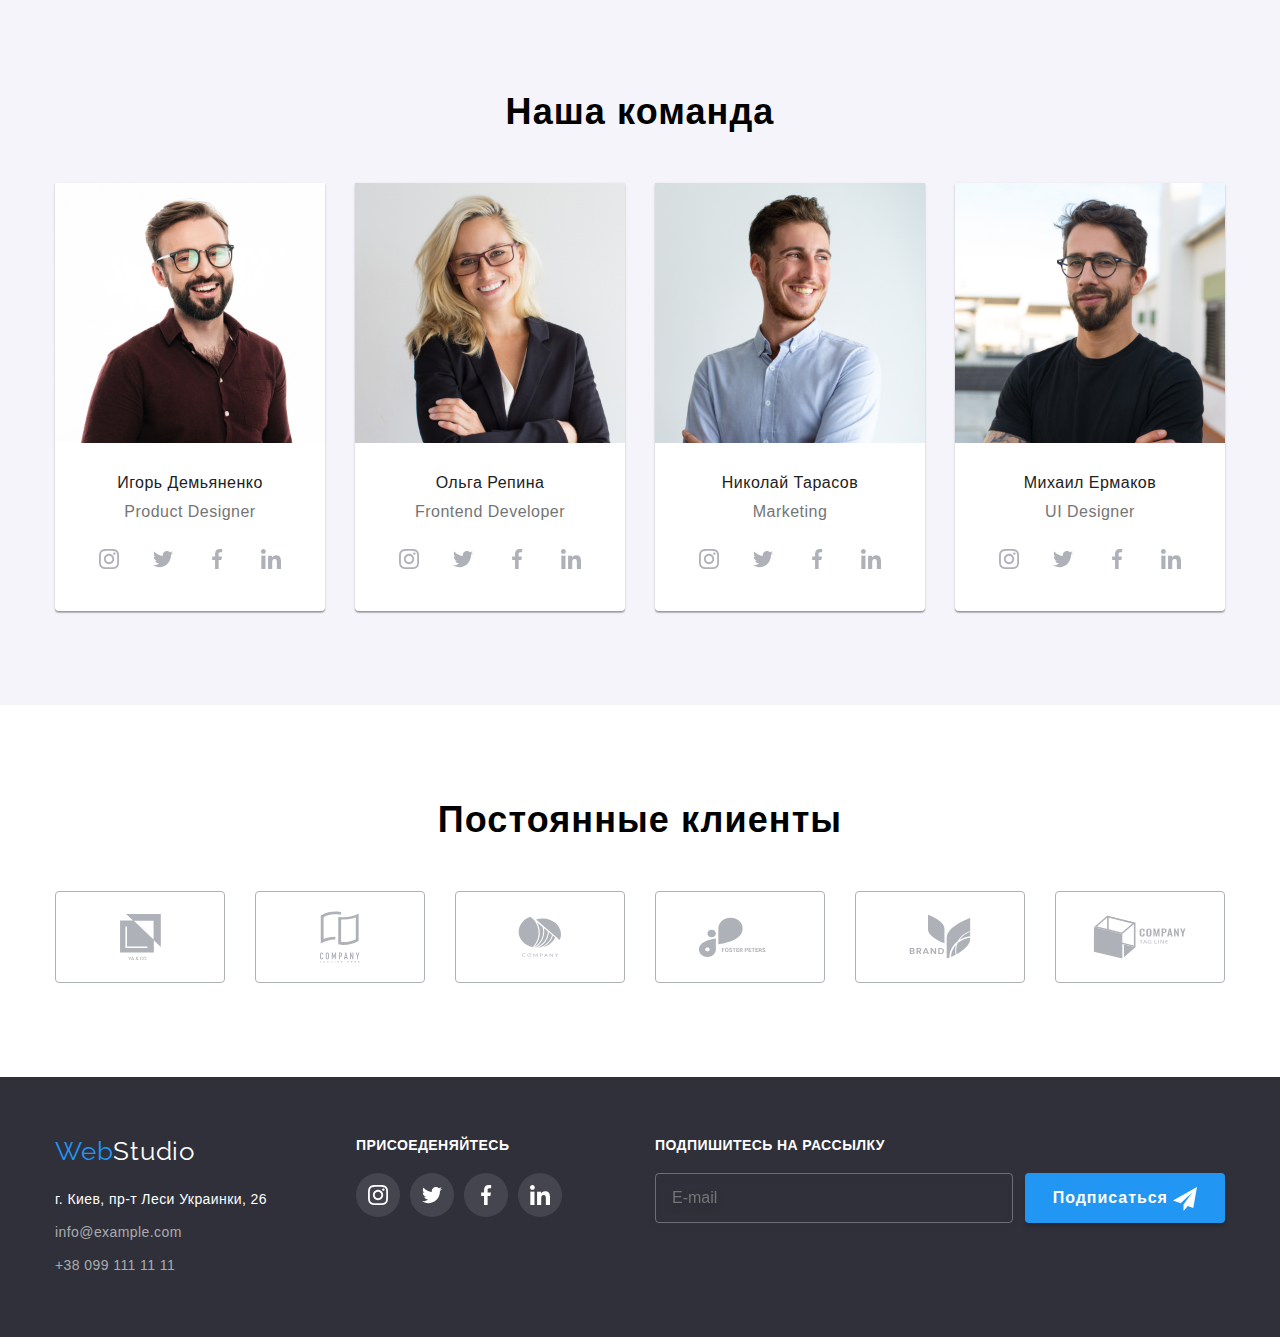
==== commit 6b4dcfcf: "changing css to scss file; error correction" ====
--- a/index.html
+++ b/index.html
@@ -8,15 +8,16 @@
     <link rel="preconnect" href="https://fonts.gstatic.com" />
     <link href="https://fonts.googleapis.com/css2?family=Raleway:wght@700&family=Roboto:wght@400;500;700;900&display=swap" rel="stylesheet" />
     <link rel="stylesheet" href="https://cdnjs.cloudflare.com/ajax/libs/modern-normalize/1.0.0/modern-normalize.min.css" />
-    <link rel="stylesheet" href="./css/style.css" />
+    <!-- <link rel="stylesheet" href="./css/style.css" /> -->
+    <link rel="stylesheet" href="./css/main.min.css" />
   </head>
 
   <!--Шапка меню-->
   <body class="body">
     <header class="header">
       <div class="container main-nav">
-        <nav class="header__list-header">
-          <a class="logo-header header__logo-header" href="./index.html"><span class="header__web-header">Web</span>Studio</a>
+        <nav class="header__list">
+          <a class="logo-header header__logo" href="./index.html"><span class="header__web-header">Web</span>Studio</a>
           <ul class="list-header-menu">
             <li><a class="list-header-menu__active" href="#">Студия</a></li>
             <li><a href="./portfolio.html">Портфолио</a></li>
@@ -25,17 +26,17 @@
         </nav>
 
          <ul class="header-contacts">
-          <li class="header-contacts__header-mail">
+          <li class="header-contacts__link">
             <svg width="16" height="12">
-              <use class="header-contacts__header-icons-mail" href="./image/icon/sprite.svg#icon-envelope"></use>
+              <use class="header-contacts__icons" href="./image/icon/sprite.svg#icon-envelope"></use>
             </svg>
-            <a class="contacts link" href="mailto:info@devstudio.com">info@devstudio.com</a>
+            <a class="contacts " href="mailto:info@devstudio.com">info@devstudio.com</a>
           </li>
-          <li class="header-contacts__header-tel">
+          <li class="header-contacts__link">
             <svg width="10" height="16">
-              <use class="header-contacts__header-icons-tel" href="./image/icon/sprite.svg#icon-smartphone"></use>
+              <use class="header-contacts__icons" href="./image/icon/sprite.svg#icon-smartphone"></use>
             </svg>
-            <a class="contacts link" href="tel:+380961111111">+38 096 111 11 11</a>
+            <a class="contacts " href="tel:+380961111111">+38 096 111 11 11</a>
           </li>
         </ul>
       </div>
@@ -115,7 +116,7 @@
 
           <!--Занятие студия-->
 
-          <h2 class="work">Чем мы занимаемся</h2>
+          <h2 class="work general-title">Чем мы занимаемся</h2>
           <ul class="features__work-list">
             <li class="features__work-image">
               <img class="features__work-picture" src="image/box1.jpg" alt="картинка планшет и клавиатура" />
@@ -142,7 +143,7 @@
       <!--Команда-->
       <section class=" team">
         <div class="container">
-          <h2 class="title-team">Наша команда</h2>
+          <h2 class="title-team general-title">Наша команда</h2>
           <ul class="team__team-list">
             <li class="team__command">
               <img src="image/photo1.jpg" width="270" alt="Игорь Демяненко" />
@@ -299,7 +300,7 @@
        <!--Постоянные клиенты-->
       <section class=" clients">
         <div class="container constant">
-          <p class="clients__title">Постоянные клиенты</p>
+          <p class="clients__title general-title">Постоянные клиенты</p>
           <ul class="clients__list">
             <li class="clients__list">
               <a class="clients__link">
@@ -399,7 +400,7 @@
 
         <!--Форма футер-->
 
-        <form class="subscribe">
+        <form class="subscribe" autocomplete="off">
           <p class="subscribe__footer-title">Подпишитесь на рассылку</p>
           <div class="subscribe__footer-row">
             <input class="subscribe__footer-mail" type="text" name="mail" id="name" placeholder="E-mail" />
--- a/css/style.css
+++ b/css/style.css
@@ -18,13 +18,17 @@
   --while-color: #ffffff;
   --black-color: #212121;
   --grey-color: #757575;
-  --dark-gray-color: #2f303a;
+  --dark-grey-color: #2f303a;
   --button-color: #f5f4fa;
   --footer-contacts-color: rgba(255, 255, 255, 0.6);
   --our-team-color: #f5f4fa;
   --icon-color: #afb1b8;
   --icon-footer-color: rgba(255, 255, 255, 0.1);
   --card-color: rgba(33, 150, 243, 0.9);
+  --backdrop-color:rgba(0, 0, 0, 0.2);
+  --fon-on-picture:rgba(47, 48, 58, 0.8);
+  --texterea-color:rgba(117, 117, 117, 0.5);
+
 }
 
 /*Шапка меню*/
@@ -47,20 +51,17 @@
   justify-content: space-between;
   align-items: center;
 }
-.header__logo-header {
+.header__logo{
   display: block;
-  font-family: Raleway, sans-serif;
+  font-family: 'Raleway', sans-serif;
   font-size: 26px;
   line-height: 1.19;
   text-decoration: none;
   color: var(--black-color);
 }
-.header-contacts__header-mail,
-.header-contacts__header-tel {
-  align-items: center;
-}
-.header-contacts__header-mail,
-.header-contacts__header-tel {
+
+.header-contacts__link{
+  align-items: center;
   cursor: pointer;
   display: flex;
   justify-content: space-between;
@@ -70,20 +71,16 @@
 .contacts {
   margin-left: 10px;
 }
-.header-contacts__header-icons:hover {
-  transition-duration: 250ms;
-  transition-timing-function: cubic-bezier(0.4, 0, 0.2, 1);
-  color: #2196f3;
-}
-
-.header-contacts__header-mail:hover a,
-.header-contacts__header-mail:hover .header-contacts__header-icons-mail,
-.header-contacts__header-tel:hover a,
-.header-contacts__header-tel:hover .header-contacts__header-icons-tel {
-  transition-duration: 250ms;
-  transition-timing-function: cubic-bezier(0.4, 0, 0.2, 1);
-  color: #2196f3;
-  fill: #2196f3;
+.header-contacts__icons:hover {
+  transition-duration: 250ms;
+  transition-timing-function: cubic-bezier(0.4, 0, 0.2, 1);
+  color:var(--pretty-color);
+}
+.header-contacts__link:hover .header-contacts__icons{
+  transition-duration: 250ms;
+  transition-timing-function: cubic-bezier(0.4, 0, 0.2, 1);
+  color: var(--pretty-color);
+  fill:var(--pretty-color);
 }
 .list-header-menu__active {
   position: relative;
@@ -91,7 +88,7 @@
 }
 .list-header-menu__active::after {
   position: absolute;
-  content: '';
+  content:"";
   top: 43px;
   display: block;
   border-radius: 2px;
@@ -104,18 +101,18 @@
   transition-duration: 250ms;
   transition-timing-function: cubic-bezier(0.4, 0, 0.2, 1);
 }
-.list-header-menu__active:hover.header__logo-header,
+.list-header-menu__active:hover.header__logo,
 .header__web-header {
   color: var(--pretty-color);
 }
 .header .list-header-menu__active:visited {
   color: var(--pretty-color);
 }
-.header .header__logo-header:hover {
-  color: var(--black-color);
-}
-
-.header__list-header {
+.header .header__logo:hover {
+  color: var(--black-color);
+}
+
+.header__list {
   display: flex;
   align-items: center;
 }
@@ -144,17 +141,15 @@
   font-size: 14px;
   color: var(--black-color);
   display: flex;
-  font-size: 14px;
   line-height: 1.14;
-  font-weight: 500;
   letter-spacing: 0.02em;
   border-bottom: 1px solid #ececec;
   padding: 24px 0px 25px;
 }
 
-.header__list-header a,
+.header__list a,
 .header__header-contacts a {
-  color: #212121;
+  color: var(--black-color);
   text-decoration: none;
 }
 .list-header a:hover {
@@ -240,7 +235,7 @@
   bottom: 0;
   left: 0px;
   top: 0px;
-  background-color: rgba(0, 0, 0, 0.2);
+  background-color:var(--backdrop-color);
 }
 
 /*4 пункта иконки*/
@@ -335,8 +330,7 @@
   text-align: center;
   letter-spacing: 0.03em;
   text-transform: uppercase;
-
-  color: #ffffff;
+  color: var(--while-color);
 }
 .features__fon-pictures {
   position: absolute;
@@ -347,7 +341,8 @@
   bottom: 0;
   width: 100%;
   height: 70px;
-  background: rgba(47, 48, 58, 0.8);
+  background:var(--fon-on-picture);
+
 }
 /*Команда*/
 .team {
@@ -511,8 +506,6 @@
 }
 .portfolio__card-overlay {
   position: absolute;
-  display: flex;
-  align-items: ce;
   overflow-y: scroll;
   transform: translatey(100%);
   width: 100%;
@@ -524,8 +517,9 @@
 }
 
 .portfolio__card-link:hover .portfolio__card-overlay {
-  box-shadow: 0px 1px 1px rgba(0, 0, 0, 0.12), 0px 4px 4px rgba(0, 0, 0, 0.06), 1px 4px 6px rgba(0, 0, 0, 0.16);
-  transform: translatey(0);
+ 
+border: 1px solid #EEEEEE;
+ transform: translatey(0);
   background: var(--card-color);
   color: var(--while-color);
 }
@@ -579,7 +573,7 @@
 }
 /*Футер*/
 .footer {
-  background: var(--dark-gray-color);
+  background: var(--dark-grey-color);
   border: none;
   padding-top: 60px;
   padding-bottom: 60px;
@@ -592,7 +586,7 @@
 .address .address__contact-footer:hover {
   transition-duration: 250ms;
   transition-timing-function: cubic-bezier(0.4, 0, 0.2, 1);
-  color: #2196f3;
+  color:var(--pretty-color);
 }
 .footer__list {
   width: 231px;
@@ -673,18 +667,27 @@
   display: flex;
   flex-direction: row;
 }
-
+.subscribe__footer-mail:focus{
+   border-color: var(--while-color);
+   transition-duration: 250ms;
+  transition-timing-function: cubic-bezier(0.4, 0, 0.2, 1);
+
+}
 .subscribe__footer-mail {
+  cursor: pointer;
   outline: none;
   width: 358px;
   height: 50px;
   margin-top: 20px;
   padding: 15px 16px;
+   font-size: 16px;
+  font-weight: 16px;
   background: none;
   border: 1px solid rgba(255, 255, 255, 0.3);
   box-sizing: border-box;
   filter: drop-shadow(0px 4px 4px rgba(0, 0, 0, 0.15));
   border-radius: 4px;
+  color: var(--while-color);
 }
 .subscribe__footer-submit {
   cursor: pointer;
@@ -715,7 +718,7 @@
   opacity: 1;
   width: 528px;
   height: 581px;
-  background: #ffffff;
+  background: var(--while-color);
   box-shadow: 0px 1px 3px rgba(0, 0, 0, 0.12), 0px 1px 1px rgba(0, 0, 0, 0.14), 0px 2px 1px rgba(0, 0, 0, 0.2);
   border-radius: 4px;
 }
@@ -727,7 +730,7 @@
   padding: 0;
   margin-top: 8px;
   margin-left: 490px;
-  background: #ffffff;
+  background: var(--while-color);
   border: 1px solid rgba(0, 0, 0, 0.1);
   border-radius: 50%;
 }
@@ -775,7 +778,9 @@
   border: 1px solid rgba(33, 33, 33, 0.2);
   box-sizing: border-box;
   border-radius: 4px;
-  background: #ffffff;
+  font-size: 14px;
+  font-weight: 14px;
+  background: var(--while-color);
 }
 .form__submit {
   position: absolute;
@@ -790,7 +795,7 @@
   font-weight: bold;
   font-style: normal;
   padding: 10px 55px;
-  font-size: 16px;
+  font-size: 12px;
   line-height: 30px;
   letter-spacing: 0.06em;
   background: var(--pretty-color);
@@ -805,9 +810,9 @@
   border: 1px solid rgba(33, 33, 33, 0.2);
   box-sizing: border-box;
   border-radius: 4px;
-  background: #ffffff;
-  font-size: 14px;
-  line-height: 16px;
+  background: var(--while-color);
+  font-size: 14px;
+  line-height: 14px;
   letter-spacing: 0.01em;
 }
 
@@ -815,7 +820,7 @@
   cursor: pointer;
   outline: none;
   padding: 12px 16px;
-  font-size: 12px;
+  font-size: 14px;
   line-height: 14px;
   letter-spacing: 0.01em;
   transition-duration: 250ms;
@@ -841,7 +846,8 @@
 }
 
 textarea::-webkit-input-placeholder {
-  color: rgba(117, 117, 117, 0.5);
+  color: var(--texterea-color);
+
 }
 .form__form-checkbox {
   margin-top: 20px;
@@ -884,4 +890,4 @@
   -moz-appearance: none;
   appearance: none;
   position: relative;
-}
+}--- a/css/main.min.css
+++ b/css/main.min.css
@@ -0,0 +1,2 @@
+/*! modern-normalize v1.0.0 | MIT License | https://github.com/sindresorhus/modern-normalize */*,*::before,*::after{-webkit-box-sizing:border-box;box-sizing:border-box}:root{-moz-tab-size:4;-o-tab-size:4;tab-size:4}html{line-height:1.15;-webkit-text-size-adjust:100%}body{margin:0}body{font-family:system-ui,-apple-system,"Segoe UI",Roboto,Helvetica,Arial,sans-serif,"Apple Color Emoji","Segoe UI Emoji"}hr{height:0;color:inherit}abbr[title]{-webkit-text-decoration:underline dotted;text-decoration:underline dotted}b,strong{font-weight:bolder}code,kbd,samp,pre{font-family:ui-monospace, SFMono-Regular, Consolas, 'Liberation Mono', Menlo, monospace;font-size:1em}small{font-size:80%}sub,sup{font-size:75%;line-height:0;position:relative;vertical-align:baseline}sub{bottom:-0.25em}sup{top:-0.5em}table{text-indent:0;border-color:inherit}button,input,optgroup,select,textarea{font-family:inherit;font-size:100%;line-height:1.15;margin:0}button,select{text-transform:none}button,[type='button'],[type='reset'],[type='submit']{-webkit-appearance:button}::-moz-focus-inner{border-style:none;padding:0}:-moz-focusring{outline:1px dotted ButtonText}:-moz-ui-invalid{box-shadow:none}legend{padding:0}progress{vertical-align:baseline}::-webkit-inner-spin-button,::-webkit-outer-spin-button{height:auto}[type='search']{-webkit-appearance:textfield;outline-offset:-2px}::-webkit-search-decoration{-webkit-appearance:none}::-webkit-file-upload-button{-webkit-appearance:button;font:inherit}summary{display:list-item}@font-face{font-family:'Roboto';font-style:normal;font-weight:400;src:url("../fonts/roboto-v20-latin_cyrillic-regular.eot");src:local(""),url("../fonts/roboto-v20-latin_cyrillic-regular.eot?#iefix") format("embedded-opentype"),url("../fonts/roboto-v20-latin_cyrillic-regular.woff2") format("woff2"),url("../fonts/roboto-v20-latin_cyrillic-regular.woff") format("woff"),url("../fonts/roboto-v20-latin_cyrillic-regular.ttf") format("truetype"),url("../fonts/roboto-v20-latin_cyrillic-regular.svg#Roboto") format("svg")}@font-face{font-family:'Roboto';font-style:normal;font-weight:500;src:url("../fonts/roboto-v20-latin_cyrillic-500.eot");src:local(""),url("../fonts/roboto-v20-latin_cyrillic-500.eot?#iefix") format("embedded-opentype"),url("../fonts/roboto-v20-latin_cyrillic-500.woff2") format("woff2"),url("../fonts/roboto-v20-latin_cyrillic-500.woff") format("woff"),url("../fonts/roboto-v20-latin_cyrillic-500.ttf") format("truetype"),url("../fonts/roboto-v20-latin_cyrillic-500.svg#Roboto") format("svg")}@font-face{font-family:'Roboto';font-style:normal;font-weight:700;src:url("../fonts/roboto-v20-latin_cyrillic-700.eot");src:local(""),url("../fonts/roboto-v20-latin_cyrillic-700.eot?#iefix") format("embedded-opentype"),url("../fonts/roboto-v20-latin_cyrillic-700.woff2") format("woff2"),url("../fonts/roboto-v20-latin_cyrillic-700.woff") format("woff"),url("../fonts/roboto-v20-latin_cyrillic-700.ttf") format("truetype"),url("../fonts/roboto-v20-latin_cyrillic-700.svg#Roboto") format("svg")}@font-face{font-family:'Roboto';font-style:normal;font-weight:900;src:url("../fonts/roboto-v20-latin_cyrillic-900.eot");src:local(""),url("../fonts/roboto-v20-latin_cyrillic-900.eot?#iefix") format("embedded-opentype"),url("../fonts/roboto-v20-latin_cyrillic-900.woff2") format("woff2"),url("../fonts/roboto-v20-latin_cyrillic-900.woff") format("woff"),url("../fonts/roboto-v20-latin_cyrillic-900.ttf") format("truetype"),url("../fonts/roboto-v20-latin_cyrillic-900.svg#Roboto") format("svg")}@font-face{font-family:'Raleway';font-style:normal;font-weight:700;src:url("../fonts/raleway-v19-latin-700.eot");src:local(""),url("../fonts/raleway-v19-latin-700.eot?#iefix") format("embedded-opentype"),url("../fonts/raleway-v19-latin-700.woff2") format("woff2"),url("../fonts/raleway-v19-latin-700.woff") format("woff"),url("../fonts/raleway-v19-latin-700.ttf") format("truetype"),url("../fonts/raleway-v19-latin-700.svg#Raleway") format("svg")}ul{list-style:none;margin:0;padding:0}p,h1,h2,h3,h4{margin:0}.button{cursor:pointer;font-weight:700;font-style:normal;padding:9.63px 32px;font-size:16px;line-height:30px;letter-spacing:.06em;background:#2196f3;color:#fff;-webkit-box-shadow:0px 4px 4px rgba(0,0,0,0.15);box-shadow:0px 4px 4px rgba(0,0,0,0.15);border-radius:4px;border:none}section{padding-top:94px;padding-bottom:94px}.container{width:1200px;padding:0px 15px;margin:auto}.general-title{font-weight:700;font-size:36px;line-height:42px;text-align:center;letter-spacing:.03em;margin-bottom:50px}.header__logo{display:block;font-family:"Raleway",sans-serif;font-size:26px;line-height:1.19;text-decoration:none;letter-spacing:.03em;color:#212121}.header-contacts__link{-webkit-box-align:center;-ms-flex-align:center;align-items:center;cursor:pointer;display:-webkit-box;display:-ms-flexbox;display:flex;-webkit-box-pack:justify;-ms-flex-pack:justify;justify-content:space-between;align-items:center;fill:#757575}.contacts{margin-left:10px}.header-contacts__icons:hover{-webkit-transition-duration:250ms;transition-duration:250ms;-webkit-transition-timing-function:cubic-bezier(0.4, 0, 0.2, 1);transition-timing-function:cubic-bezier(0.4, 0, 0.2, 1);color:#2196f3}.header-contacts__link:hover a,.header-contacts__link:hover .header-contacts__icons{-webkit-transition-duration:250ms;transition-duration:250ms;-webkit-transition-timing-function:cubic-bezier(0.4, 0, 0.2, 1);transition-timing-function:cubic-bezier(0.4, 0, 0.2, 1);color:#2196f3;fill:#2196f3}.list-header-menu__active{position:relative;display:block}.list-header-menu__active::after{position:absolute;content:"";top:43px;display:block;border-radius:2px;width:100%;height:4px;background:#2196f3}.list-header-menu__active:hover::after{background:#2196f3;-webkit-transition-duration:250ms;transition-duration:250ms;-webkit-transition-timing-function:cubic-bezier(0.4, 0, 0.2, 1);transition-timing-function:cubic-bezier(0.4, 0, 0.2, 1)}.header__web-header{color:#2196f3}.header .list-header-menu__active:visited{color:#2196f3}.header .header__logo:hover{color:#212121}.header__list{display:-webkit-box;display:-ms-flexbox;display:flex;-webkit-box-align:center;-ms-flex-align:center;align-items:center}.list-header-menu{display:-webkit-box;display:-ms-flexbox;display:flex;letter-spacing:.02em;margin-left:93px;line-height:1.14;font-weight:500}.list-header-menu>li:not(:last-child){margin-right:50px}.header-contacts{display:-webkit-box;display:-ms-flexbox;display:flex}.header-contacts>li:not(:last-child){margin-right:50px}.header-contacts>li{font-size:14px;line-height:1.14;font-weight:500;letter-spacing:.02em}.header{font-weight:500;font-size:14px;color:#212121;display:-webkit-box;display:-ms-flexbox;display:flex;line-height:1.14;letter-spacing:.02em;border-bottom:1px solid #ececec;padding:24px 0px 25px}.header__list a{color:#212121;text-decoration:none}.list-header a:hover{color:#2196f3;-webkit-transition-duration:250ms;transition-duration:250ms;-webkit-transition-timing-function:cubic-bezier(0.4, 0, 0.2, 1);transition-timing-function:cubic-bezier(0.4, 0, 0.2, 1)}a.contacts{text-decoration:none;font-size:14px;line-height:24px;color:#757575}.visually-hidden:not(:focus):not(:active){width:1px;height:1px;margin:-1px;border:0;padding:0;white-space:nowrap;-webkit-clip-path:inset(100%);clip-path:inset(100%);clip:rect(0 0 0 0);overflow:hidden}.hero{max-width:1600px;height:600px;margin-left:auto;margin-right:auto;outline:1px solid #000000;background-image:-webkit-gradient(linear, left top, left bottom, from(rgba(47,48,58,0.4)), to(rgba(47,48,58,0.4))),url(../image/Imgfon.jpg);background-image:linear-gradient(rgba(47,48,58,0.4), rgba(47,48,58,0.4)),url(../image/Imgfon.jpg);background-size:cover;background-position:center;background-repeat:no-repeat}.hero{padding-top:200px;padding-bottom:200px;text-align:center}.hero__title-hero{font-style:normal;font-weight:900;text-transform:uppercase;letter-spacing:.06em;font-size:44px;line-height:1.364em;text-align:center;color:#fff;margin-bottom:30px}.backdrop.is-hidden{visibility:hidden;opacity:0;pointer-events:none}.backdrop{position:fixed;z-index:1;right:0;bottom:0;left:0px;top:0px;background-color:rgba(0,0,0,0.2)}.features__advantages{display:-webkit-box;display:-ms-flexbox;display:flex;-webkit-box-orient:horizontal;-webkit-box-direction:normal;-ms-flex-direction:row;flex-direction:row;-webkit-box-pack:justify;-ms-flex-pack:justify;justify-content:space-between}.features__advantages-link{cursor:pointer;display:-webkit-box;display:-ms-flexbox;display:flex;-webkit-box-pack:center;-ms-flex-pack:center;justify-content:center;-webkit-box-align:center;-ms-flex-align:center;align-items:center;-webkit-box-orient:horizontal;-webkit-box-direction:normal;-ms-flex-direction:row;flex-direction:row;width:270px;height:120px;margin-bottom:30px;background:#f5f4fa}.features__list{display:-webkit-box;display:-ms-flexbox;display:flex;-ms-flex-wrap:wrap;flex-wrap:wrap;margin-bottom:94px}.features__list-title{-ms-flex-preferred-size:calc((100% - 90px) / 4);flex-basis:calc((100% - 90px) / 4);margin-right:30px}.features__list-title:last-child{margin:0}.features__list>li{display:inline-block;font-size:14px;line-height:1.14;font-weight:500;letter-spacing:.02em}.features__work-list{font-size:36px;line-height:42px;color:#212121;text-align:center}.features__advantages-icon{position:relative;display:-webkit-box;display:-ms-flexbox;display:flex;-ms-flex-wrap:wrap;flex-wrap:wrap}.features__subtitle{font-size:14px;line-height:16px;font-weight:700;letter-spacing:.03em;color:#212121;text-transform:uppercase;margin-bottom:10px}.features__description{font-style:normal;font-weight:400;font-size:14px;line-height:1.714;color:#757575;letter-spacing:.03em}.features__work-list{display:-webkit-box;display:-ms-flexbox;display:flex;-ms-flex-wrap:wrap;flex-wrap:wrap}.features__work-image{position:relative;-ms-flex-preferred-size:calc((100% - 60px) / 3);flex-basis:calc((100% - 60px) / 3);margin-right:30px;margin-bottom:0}.features__work-image:last-child{margin-right:0}.features__text-on-picture{font-size:14px;font-weight:700;text-align:center;letter-spacing:.03em;text-transform:uppercase;color:#fff}.features__fon-pictures{position:absolute;display:-webkit-box;display:-ms-flexbox;display:flex;-webkit-box-pack:center;-ms-flex-pack:center;justify-content:center;-webkit-box-align:center;-ms-flex-align:center;align-items:center;left:0;bottom:0;width:100%;height:70px;background:rgba(47,48,58,0.8)}.team{background:#f5f4fa}.team__team-list{display:-webkit-box;display:-ms-flexbox;display:flex;-ms-flex-wrap:wrap;flex-wrap:wrap}.team__command{-ms-flex-preferred-size:calc((100% - 90px) / 4);flex-basis:calc((100% - 90px) / 4);margin-right:30px;background:#fff;border-radius:0px 0px 4px 4px;-webkit-box-shadow:0px 1px 3px rgba(0,0,0,0.12),0px 1px 1px rgba(0,0,0,0.14),0px 2px 1px rgba(0,0,0,0.2);box-shadow:0px 1px 3px rgba(0,0,0,0.12),0px 1px 1px rgba(0,0,0,0.14),0px 2px 1px rgba(0,0,0,0.2)}.team__command:last-child{margin-right:0}.team__our-list{text-align:center;padding:30px 32px}.team__name{font-weight:500;font-size:16px;line-height:19px;letter-spacing:.03em;color:#212121;margin-bottom:10px}.team__profession{font-weight:400;font-size:16px;line-height:19px;letter-spacing:.03em;color:#757575;margin-bottom:10px}.social-list{display:-webkit-box;display:-ms-flexbox;display:flex;-webkit-box-pack:justify;-ms-flex-pack:justify;justify-content:space-between;margin-bottom:0;margin-top:16px}.social-list__link{width:44px;height:44px;display:-webkit-box;display:-ms-flexbox;display:flex;-webkit-box-pack:center;-ms-flex-pack:center;justify-content:center;-webkit-box-align:center;-ms-flex-align:center;align-items:center;border-radius:50%}.social-list__link:hover{-webkit-transition-duration:250ms;transition-duration:250ms;-webkit-transition-timing-function:cubic-bezier(0.4, 0, 0.2, 1);transition-timing-function:cubic-bezier(0.4, 0, 0.2, 1);cursor:pointer;background:#2196f3}.social-list__link:hover use{fill:#fff}.social-list__icon-team{width:20px;height:20px;fill:#AFB1B8}.portfolio__button-portfolio{display:-webkit-box;display:-ms-flexbox;display:flex;-webkit-box-pack:center;-ms-flex-pack:center;justify-content:center;margin-bottom:50px}.portfolio__button-portfolio>li{text-align:center;font-weight:500;font-size:16px;line-height:1.625;top:174px;left:495px;padding-left:8px}.portfolio__all-button{cursor:pointer;background:#f5f4fa;border-radius:4px;padding:10px 32px;font-weight:500;letter-spacing:.03em;color:#212121;border:none}.portfolio__all-button:hover,.portfolio__all-button:focus{color:#fff;background:#2196f3;border-radius:0px 0px 4px 4px;-webkit-box-shadow:0px 1px 3px rgba(0,0,0,0.12),0px 1px 1px rgba(0,0,0,0.14),0px 2px 1px rgba(0,0,0,0.2);box-shadow:0px 1px 3px rgba(0,0,0,0.12),0px 1px 1px rgba(0,0,0,0.14),0px 2px 1px rgba(0,0,0,0.2);-webkit-transition-duration:250ms;transition-duration:250ms;-webkit-transition-timing-function:cubic-bezier(0.4, 0, 0.2, 1);transition-timing-function:cubic-bezier(0.4, 0, 0.2, 1)}.portfolio__card-title{font-size:18px;font-style:normal;font-weight:700;line-height:2;letter-spacing:.06em;color:#212121;margin:0}.portfolio__card-description{font-size:16px;font-weight:400;line-height:1.875;letter-spacing:.03em;padding-top:4px;color:#757575;margin:0}.portfolio__card-list{display:-webkit-box;display:-ms-flexbox;display:flex;-ms-flex-wrap:wrap;flex-wrap:wrap}.portfolio__card:hover,.portfolio__card:focus{-webkit-transition-duration:250ms;transition-duration:250ms;-webkit-transition-timing-function:cubic-bezier(0.4, 0, 0.2, 1);transition-timing-function:cubic-bezier(0.4, 0, 0.2, 1);color:#757575;border-radius:0px 0px 4px 4px;-webkit-box-shadow:0px 1px 3px rgba(0,0,0,0.12),0px 1px 1px rgba(0,0,0,0.14),0px 2px 1px rgba(0,0,0,0.2);box-shadow:0px 1px 3px rgba(0,0,0,0.12),0px 1px 1px rgba(0,0,0,0.14),0px 2px 1px rgba(0,0,0,0.2)}.portfolio__card{cursor:pointer;margin-right:30px;margin-bottom:30px;-ms-flex-preferred-size:calc((100% - 60px) / 3);flex-basis:calc((100% - 60px) / 3)}.portfolio__card:nth-child(3n){margin-right:0}.portfolio__card:nth-last-child(-n+3){margin-bottom:0}.portfolio__card-content{border:1px solid #eeeeee;background:#fff;padding:20px 24px}img{display:block;max-width:100%;height:auto;width:100%}.portfolio__card-link{text-decoration:none}.portfolio__card-images{position:relative;overflow:hidden}.portfolio__card-overlay{position:absolute;overflow-y:scroll;-webkit-transform:translatey(100%);transform:translatey(100%);width:100%;height:100%;padding:24px;top:0;-webkit-transition-duration:250ms;transition-duration:250ms;-webkit-transition-timing-function:cubic-bezier(0.4, 0, 0.2, 1);transition-timing-function:cubic-bezier(0.4, 0, 0.2, 1)}.portfolio__card-link:hover .portfolio__card-overlay{-webkit-transform:translatey(0);transform:translatey(0);background:rgba(33,150,243,0.9);color:#fff}.portfolio__text-paragraph{font-size:18px;line-height:28px;letter-spacing:.03em}.clients__list{display:-webkit-box;display:-ms-flexbox;display:flex;-webkit-box-orient:horizontal;-webkit-box-direction:normal;-ms-flex-direction:row;flex-direction:row;-webkit-box-pack:justify;-ms-flex-pack:justify;justify-content:space-between;fill:rgba(255,255,255,0.1)}.clients__link{cursor:pointer;display:-webkit-box;display:-ms-flexbox;display:flex;-webkit-box-pack:center;-ms-flex-pack:center;justify-content:center;-webkit-box-align:center;-ms-flex-align:center;align-items:center;-webkit-box-orient:horizontal;-webkit-box-direction:normal;-ms-flex-direction:row;flex-direction:row;fill:rgba(255,255,255,0.1);width:170px;height:92px;border:1px solid #afb1b8;-webkit-box-sizing:border-box;box-sizing:border-box;border-radius:4px}.clients__link:hover .clients__icon{-webkit-transition-duration:250ms;transition-duration:250ms;-webkit-transition-timing-function:cubic-bezier(0.4, 0, 0.2, 1);transition-timing-function:cubic-bezier(0.4, 0, 0.2, 1);fill:#2196f3}.clients__link:hover{border-color:#2196f3;-webkit-transition-duration:250ms;transition-duration:250ms;-webkit-transition-timing-function:cubic-bezier(0.4, 0, 0.2, 1);transition-timing-function:cubic-bezier(0.4, 0, 0.2, 1)}.clients__icon{-webkit-transition-duration:250ms;transition-duration:250ms;-webkit-transition-timing-function:cubic-bezier(0.4, 0, 0.2, 1);transition-timing-function:cubic-bezier(0.4, 0, 0.2, 1);fill:#AFB1B8}.footer{background:#2f303a;border:none;padding-top:60px;padding-bottom:60px}.address .logo:hover{color:#fff}.address .address__contact-footer:hover{-webkit-transition-duration:250ms;transition-duration:250ms;-webkit-transition-timing-function:cubic-bezier(0.4, 0, 0.2, 1);transition-timing-function:cubic-bezier(0.4, 0, 0.2, 1);color:#2196f3}.footer__list{width:231px}.footer__link{display:-webkit-box;display:-ms-flexbox;display:flex;-webkit-box-orient:horizontal;-webkit-box-direction:normal;-ms-flex-direction:row;flex-direction:row}.logo{display:block;font-family:"Raleway",sans-serif;font-size:26px;text-decoration:none;color:#fff;letter-spacing:.03em;margin-bottom:20px}.logo .web{color:#2196f3}.address__paragraph{font-style:normal;font-weight:400;letter-spacing:.03em;font-size:14px;line-height:24px;color:#fff}.address__contact-footer{font-style:normal;font-weight:400;font-size:14px;line-height:24px;letter-spacing:.03em;color:rgba(255,255,255,0.6);text-decoration:none}.address__list>li:not(:last-child){margin-bottom:9px}.footer__join{margin-left:70px}.social-list__icon{fill:#fff;margin-left:70px;width:206px}.footer__join-text{font-weight:700;margin-bottom:20px;font-size:14px;letter-spacing:.03em;text-transform:uppercase;color:#fff}.social-list__link--style{fill:#fff;background:rgba(255,255,255,0.1);border-radius:50%}.social-list__item:not(:last-child){margin-right:10px}.subscribe{margin-left:93px}.subscribe__footer-title{font-weight:700;font-size:14px;line-height:16px;letter-spacing:.03em;text-transform:uppercase;color:#fff}.subscribe__footer-row{display:-webkit-box;display:-ms-flexbox;display:flex;-webkit-box-orient:horizontal;-webkit-box-direction:normal;-ms-flex-direction:row;flex-direction:row}.subscribe__footer-mail:focus{border-color:#fff;-webkit-transition-duration:250ms;transition-duration:250ms;-webkit-transition-timing-function:cubic-bezier(0.4, 0, 0.2, 1);transition-timing-function:cubic-bezier(0.4, 0, 0.2, 1)}.subscribe__footer-mail{cursor:pointer;outline:none;width:358px;height:50px;margin-top:20px;padding:15px 16px;font-size:16px;font-weight:16px;background:none;border:1px solid rgba(255,255,255,0.3);-webkit-box-sizing:border-box;box-sizing:border-box;-webkit-filter:drop-shadow(0px 4px 4px rgba(0,0,0,0.15));filter:drop-shadow(0px 4px 4px rgba(0,0,0,0.15));border-radius:4px;color:#fff}.subscribe__footer-submit{cursor:pointer;font-weight:700;font-style:normal;width:200px;height:50px;margin-top:20px;margin-left:12px;font-size:16px;line-height:30px;letter-spacing:.06em;background:#2196f3;color:#fff;-webkit-box-shadow:0px 4px 4px rgba(0,0,0,0.15);box-shadow:0px 4px 4px rgba(0,0,0,0.15);border-radius:4px;border:none}.subscribe__form-send{vertical-align:middle}.modal{position:absolute;top:50%;left:50%;-webkit-transform:translate(-50%, -50%);transform:translate(-50%, -50%);opacity:1;width:528px;height:581px;background:#fff;-webkit-box-shadow:0px 1px 3px rgba(0,0,0,0.12),0px 1px 1px rgba(0,0,0,0.14),0px 2px 1px rgba(0,0,0,0.2);box-shadow:0px 1px 3px rgba(0,0,0,0.12),0px 1px 1px rgba(0,0,0,0.14),0px 2px 1px rgba(0,0,0,0.2);border-radius:4px}.modal__vector-icon{cursor:pointer;width:30px;height:30px;padding:0;margin-top:8px;margin-left:490px;background:#fff;border:1px solid rgba(0,0,0,0.1);border-radius:50%}.modal__vector-icon:hover{fill:#2196f3}.modal__vector-icons{position:absolute;bottom:14px;left:14px}.form{position:absolute;margin-left:auto;margin-right:auto;padding:0px 40px}.form__text{margin-bottom:12px;font-weight:700;font-style:normal;font-size:20px;line-height:23px;text-align:center;letter-spacing:.03em}.form__field{position:relative;display:-webkit-box;display:-ms-flexbox;display:flex;-webkit-box-orient:vertical;-webkit-box-direction:normal;-ms-flex-direction:column;flex-direction:column;margin-bottom:10px}.form__field label{cursor:pointer;padding-bottom:4px;color:#757575;font-size:12px;font-weight:400;line-height:14px;letter-spacing:.02em}.form__field input{cursor:pointer;height:40px;border:1px solid rgba(33,33,33,0.2);-webkit-box-sizing:border-box;box-sizing:border-box;border-radius:4px;font-size:14px;font-weight:14px;background:#fff}.form__submit{position:absolute;left:50%;-webkit-transform:translateX(-50%);transform:translateX(-50%);display:inline-block;margin-top:30px;margin-left:0;margin-right:auto;margin-bottom:40px;cursor:pointer;font-weight:700;padding:10px 55px;font-size:16px;line-height:30px;letter-spacing:.06em;background:#2196f3;color:#fff;-webkit-box-shadow:0px 4px 4px rgba(0,0,0,0.15);box-shadow:0px 4px 4px rgba(0,0,0,0.15);border-radius:4px;border:none}textarea{resize:none;height:120px;border:1px solid rgba(33,33,33,0.2);-webkit-box-sizing:border-box;box-sizing:border-box;border-radius:4px;background:#fff;font-size:14px;line-height:14px;letter-spacing:.02em}.form__comment{cursor:pointer;outline:none;padding:12px 16px;font-size:14px;font-weight:400;line-height:14px;letter-spacing:.02em;-webkit-transition-duration:250ms;transition-duration:250ms;-webkit-transition-timing-function:cubic-bezier(0.4, 0, 0.2, 1);transition-timing-function:cubic-bezier(0.4, 0, 0.2, 1)}.form__comment:focus,.form__input:focus{border-color:#2196f3}.form__input:focus+.form__icon-field use{fill:#2196f3}.form__icon-field{position:absolute;bottom:14px;left:14px}.form__input{outline:none;padding:12px 42px;-webkit-transition-duration:250ms;transition-duration:250ms;-webkit-transition-timing-function:cubic-bezier(0.4, 0, 0.2, 1);transition-timing-function:cubic-bezier(0.4, 0, 0.2, 1)}textarea::-webkit-input-placeholder{color:rgba(117,117,117,0.5)}.form__form-checkbox{margin-top:20px}.form__checkbox-icon{display:-webkit-box;display:-ms-flexbox;display:flex;-webkit-box-align:center;-ms-flex-align:center;align-items:center;margin-right:9px;width:16px;height:16px;background:#fff;border:2px solid #212121;border-radius:4px;-webkit-transition-duration:250ms;transition-duration:250ms;-webkit-transition-timing-function:cubic-bezier(0.4, 0, 0.2, 1);transition-timing-function:cubic-bezier(0.4, 0, 0.2, 1)}.form__checkbox:checked+.form__checkbox-icon{background-color:#2196f3;border:2px solid #2196f3}.form__label{display:-webkit-box;display:-ms-flexbox;display:flex;-webkit-box-pack:center;-ms-flex-pack:center;justify-content:center;-webkit-box-align:center;-ms-flex-align:center;align-items:center;font-size:14px;line-height:24px;letter-spacing:.03em;color:#757575;-webkit-transition-duration:250ms;transition-duration:250ms;-webkit-transition-timing-function:cubic-bezier(0.4, 0, 0.2, 1);transition-timing-function:cubic-bezier(0.4, 0, 0.2, 1)}.form__checkbox-link{margin-left:5px;line-height:1.71;color:#2196f3}.form__checkbox{-webkit-appearance:none;-moz-appearance:none;appearance:none;position:relative}.body{font-family:"Roboto",sans-serif;background:#fff}.main-nav{display:-webkit-box;display:-ms-flexbox;display:flex;-webkit-box-pack:justify;-ms-flex-pack:justify;justify-content:space-between;-webkit-box-align:center;-ms-flex-align:center;align-items:center}
+/*# sourceMappingURL=main.min.css.map */